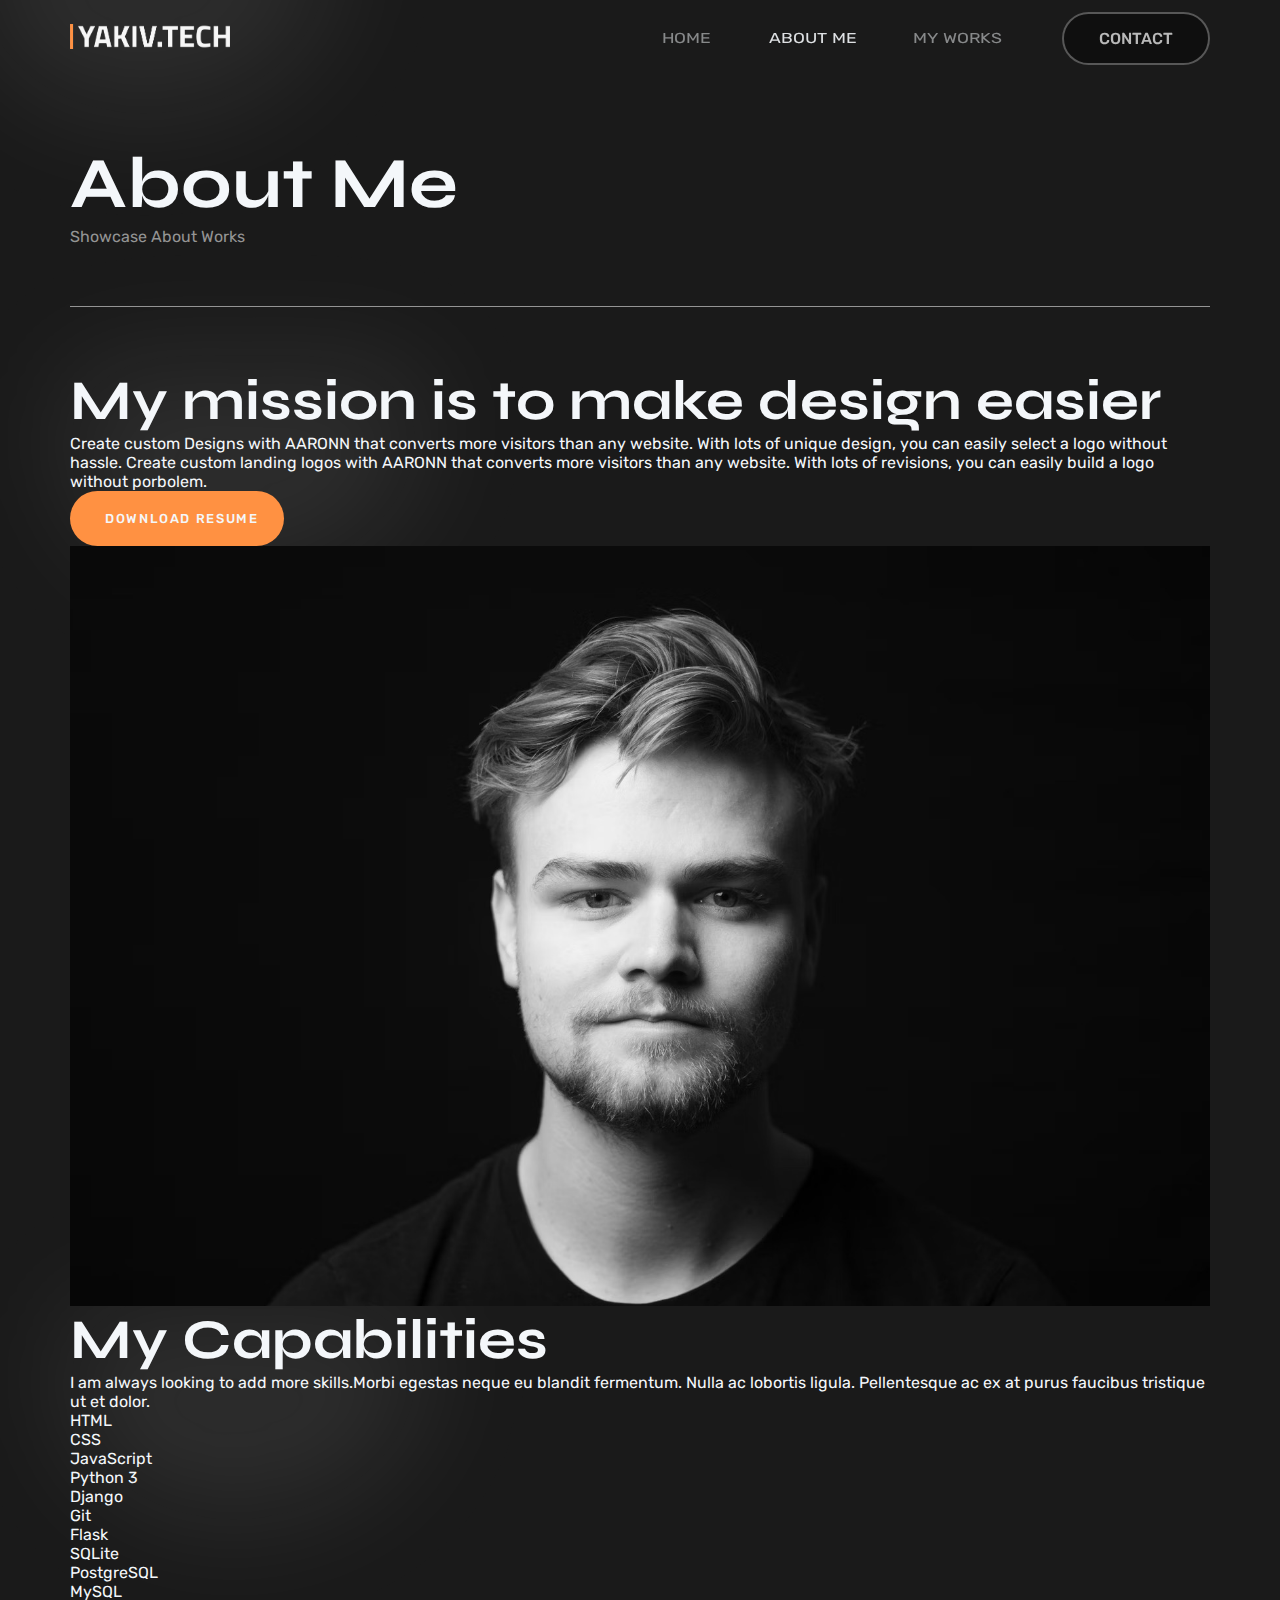
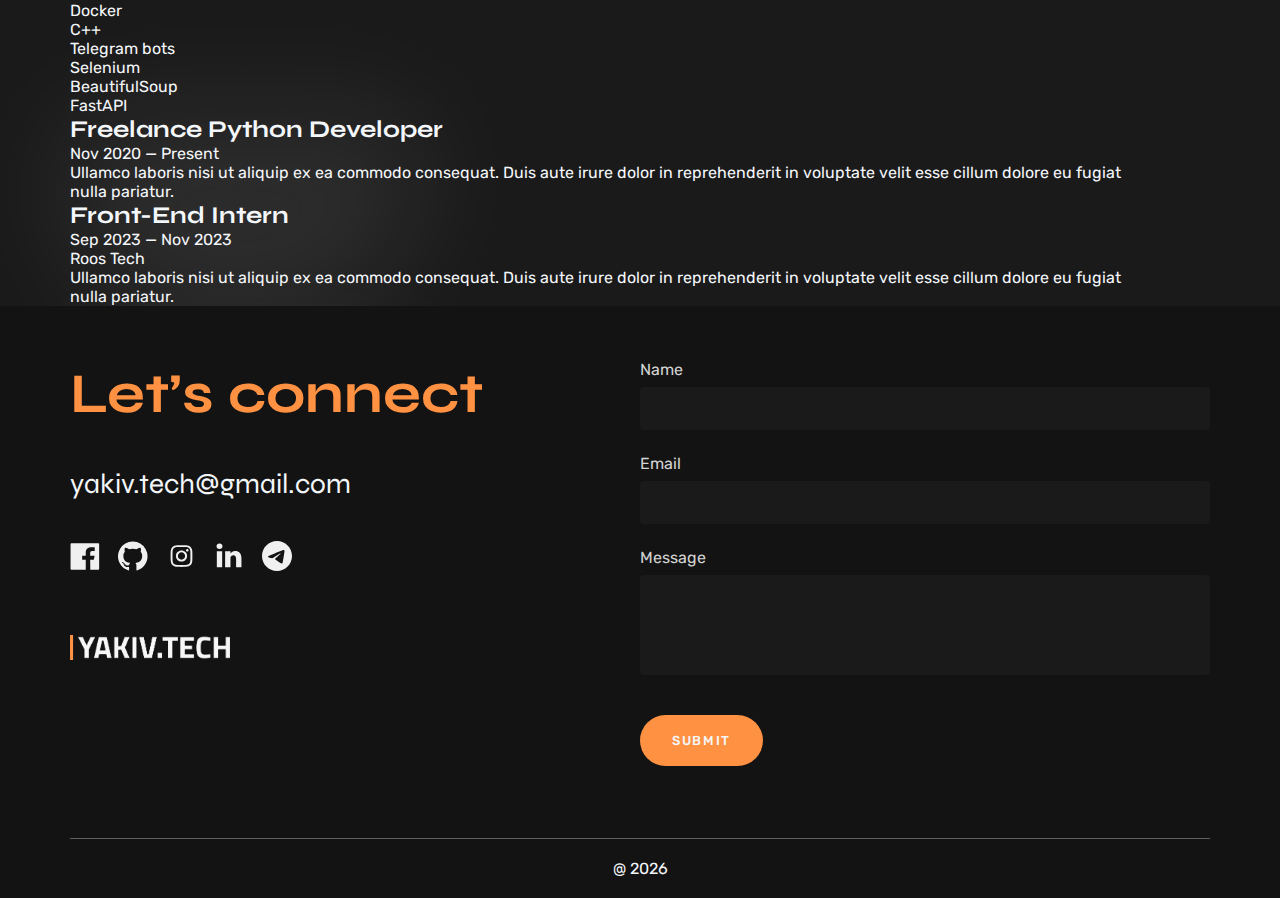
==== aboutme.html @ 5de592f9 "update aboutme" ====
<!DOCTYPE html>
<html lang="en">

<head>
  <meta charset="UTF-8">
  <meta name="viewport" content="width=device-width, initial-scale=1.0">
  <title>Home - Yakiv Protsenko</title>
  <link rel="stylesheet" href="./base.css">
  <link rel="stylesheet" href="./aboutme.css">
</head>

<body>
  <header class="header">
    <div class="container">
      <a href="./index.html"><img class="logo" src="./img/icons/logo.png" alt="My logo"></a>
      <nav>
        <ul>
          <li><a href="./index.html">Home</a></li>
          <li class="active"><a href="./aboutme.html">About me</a></li>
          <li><a href="./works.html">My works</a></li>
        </ul>
        <a class="btn-contacts" href="#contacts-block">CONTACT</a>
      </nav>
      <div class="burger">
        <span></span>
      </div>
    </div>
  </header>
  <main>
    <section class="title-section">
      <div class="container">
        <h1>About Me</h1>
        <p class="subtitle">Showcase About Works</p>
      </div>
    </section>
    <section class="short-desc">
      <div class="container">
        <h2>My mission is to make design easier</h2>
        <div class="text text-right">
          <p>
            Create custom Designs with AARONN that converts more visitors than any website. With lots of unique design,
            you can easily select a logo without hassle. Create custom landing logos with AARONN that converts more
            visitors than any website. With lots of revisions, you can easily build a logo without porbolem.
          </p>
        </div>
        <a class="btn btn-download" href="./resume.pdf" download>DOWNLOAD RESUME</a>
        <img src="./img/profile-2.jpg" alt="Profile photo">
      </div>
    </section>
    <section class="capabilities">
      <div class="container">
        <h2>My Capabilities</h2>
        <div class="text text-right">
          <p>I am always looking to add more skills.Morbi egestas neque eu blandit fermentum. Nulla ac lobortis ligula.
            Pellentesque ac ex at purus faucibus tristique ut et dolor.</p>
          <ul class="items">
            <li>HTML</li>
            <li>CSS</li>
            <li>JavaScript</li>
            <li>Python 3</li>
            <li>Django</li>
            <li>Git</li>
            <li>Flask</li>
            <li>SQLite</li>
            <li>PostgreSQL</li>
            <li>MySQL</li>
            <li>Docker</li>
            <li>C++</li>
            <li>Telegram bots</li>
            <li>Selenium</li>
            <li>BeautifulSoup</li>
            <li>FastAPI</li>
          </ul>
        </div>
      </div>
    </section>
    <section class="experience">
      <div class="container">
        <h2></h2>
        <div class="jobs">
          <div class="job">
            <div class="title-sect">
              <h4>Freelance Python Developer</h4>
              <span>Nov 2020 — Present</span>
            </div>
            <div class="desc-exp">
              <p>Ullamco laboris nisi ut aliquip ex ea commodo consequat. Duis aute irure dolor in reprehenderit in
                voluptate velit esse cillum dolore eu fugiat nulla pariatur.</p>
            </div>
          </div>
          <div class="job">
            <div class="title-sect">
              <h4>Front-End Intern</h4>
              <span>Sep 2023 — Nov 2023</span>
            </div>
            <p class="employer">Roos Tech</p>
            <p>Ullamco laboris nisi ut aliquip ex ea commodo consequat. Duis aute irure dolor in reprehenderit in
              voluptate velit esse cillum dolore eu fugiat nulla pariatur.</p>
          </div>
        </div>
      </div>
    </section>
  </main>
  <footer class="footer" id="contacts-block">
    <div class="container">
      <div class="contacts">
        <h2>Let’s connect</h2>
        <a href="mailto:yakiv.tech@gmail.com">
          <p class="email">yakiv.tech@gmail.com
        </a></p>
        <ul class="socials">
          <li><a class="icon facebook" href="https://facebook.com"></a></li>
          <li><a class="icon github" href="https://github.com"></a></li>
          <li><a class="icon instagram" href="https://instagram.com"></a></li>
          <li><a class="icon linkedin" href="https://linkedin.com"></a></li>
          <li><a class="icon telegram" href="https://telegram.com"></a></li>
        </ul>
        <img class="logo" src="./img/icons/logo.png" alt="My logo">
      </div>
      <div class="contact-form">
        <form action="https://api.web3forms.com/submit" id="contact-form" method="POST">
          <input type="hidden" name="access_key" value="4fd38678-c326-4b6e-98db-bea108e909bd">
          <label for="name">Name</label>
          <input type="text" name="name" id="name" required>
          <label for="email">Email</label>
          <input type="email" name="email" id="email" required>
          <label for="message">Message</label>
          <textarea name="message" id="message" rows="4" required></textarea>
          <!-- Custom Confirmation / Success Page -->
          <!-- <input type="hidden" name="redirect" value="https://mywebsite.com/thanks.html"> -->
          <button class="btn btn-submit" type="submit" id="btn-form">Submit</button>
        </form>
        <div id="result-form"></div>
      </div>
      <div class="copyright">
        <p>@ <span id="copyright-year"></span></p>
      </div>
    </div>
  </footer>
  <script src="./scripts.js"></script>
</body>

</html>
---- base.css ----
@import url('https://fonts.googleapis.com/css2?family=Syne:wght@400..800&display=swap');
@import url('https://fonts.googleapis.com/css2?family=Rubik:ital,wght@0,300..900;1,300..900&display=swap');

/* RESET */
html {
  scroll-behavior: smooth;
}

/* 1. Use a more-intuitive box-sizing model */
*,
*::before,
*::after {
  box-sizing: border-box;
}

/* 2. Remove default margin */
* {
  margin: 0;
}

body {
  /* 3. Add accessible line-height 
line-height: 1.5;*/
  /* 4. Improve text rendering */
  -webkit-font-smoothing: antialiased;
}

/* 5. Improve media defaults */
img,
picture,
video,
canvas,
svg {
  display: block;
  max-width: 100%;
}

/* 6. Inherit fonts for form controls */
input,
button,
textarea,
select {
  font: inherit;
}

/* 7. Avoid text overflows */
p,
h1,
h2,
h3,
h4,
h5,
h6 {
  overflow-wrap: break-word;
}

/* 8. Improve line wrapping */
p {
  text-wrap: pretty;
}

h1,
h2,
h3,
h4,
h5,
h6 {
  text-wrap: balance;
}

a {
  text-decoration: none;
  color: inherit;
}

button {
  border: none;
  cursor: pointer;
}

button:disabled,
input[type="submit"]:disabled {
  opacity: 0.7;
  cursor: not-allowed;
}

ul {
  padding-left: 0;
}

li {
  list-style-type: none;
}

/* general */
body {
  font-family: "Rubik", serif;
  background-color: #1A1A1A;
  color: #F4F7FA;
}

body.no-scroll {
  overflow: hidden;
}

h1,
h2,
h3,
h4,
h5,
h6 {
  font-family: "Syne", serif;
}

h1 {
  font-size: 4.5rem;
}

h2 {
  font-size: 3.5rem;
}

h4 {
  font-size: 1.5rem;
}

h1::before,
h2::before {
  content: '';
  position: absolute;
  width: 22rem;
  height: 13rem;
  background: radial-gradient(circle, rgba(255, 255, 255, 0.08), rgba(255, 255, 255, 0.1));
  border-radius: 40px 40px 180px 150px;
  z-index: -1;
  filter: blur(60px);
}

.container {
  max-width: 1140px;
  margin: 0 auto;
}

@media screen and (max-width: 1200px) {
  .container {
    max-width: 960px;
  }
}

@media screen and (max-width: 992px) {
  .container {
    max-width: 720px;
  }
}

@media screen and (max-width: 768px) {
  .container {
    max-width: 540px;
  }
}

@media screen and (max-width: 576px) {
  .container {
    max-width: 95%;
  }

  h1 {
    font-size: 3.5rem;
  }

  h2 {
    font-size: 2.6rem;
  }
}

.btn {
  border-radius: 32.5px;
  padding: 15px 35px;
}

.btn img {
  display: inline;
  width: 18px;
}

.btn {
  display: inline-flex;
  gap: 10px;
  align-items: center;
  background: #FF9142;
  color: #F4F7FA;
  text-align: center;
  font-size: 13px;
  font-weight: 500;
  line-height: normal;
  letter-spacing: 1.625px;
  text-transform: uppercase;
  padding: 20px 26px 20px 35px;
  transition: all 0.2s ease-in-out;
}

@media screen and (hover: hover) {

  .btn:hover,
  button:hover {
    transform: translateY(-4px)
  }
}

/* header */
.header {
  position: fixed;
  top: 0;
  z-index: 1000;
  padding: 12px 0;
  width: 100%;
  transition: background 0.3s ease-in-out, backdrop-filter 0.1s ease-in-out;
}

.header.scrolled {
  background: linear-gradient(rgba(0, 0, 0, 0.2), rgb(255, 255, 255, 0.01));
  backdrop-filter: blur(7px);
  -webkit-backdrop-filter: blur(7px);
}

.header .container {
  display: flex;
  flex-direction: row;
  justify-content: space-between;
  align-items: center;
}

.header .logo {
  display: inline-block;
  width: 10rem;
}

.header nav {
  display: inline-flex;
  justify-content: space-around;
  align-items: center;
  gap: 4em;
}

.header nav ul {
  display: flex;
  justify-content: space-between;
  gap: 4em;
}

.header nav li {
  font-size: 16px;
  text-transform: uppercase;
  opacity: 0.5;
  transform: scale(1.1, 0.9);
}

.header nav li.active {
  opacity: 0.9;
  pointer-events: none;
  cursor: default;
}

.header nav li:hover {
  opacity: 0.9;
}

.header .btn-contacts {
  border-radius: 30px;
  font-weight: 500;
  font-size: 16px;
  text-transform: uppercase;
  color: #b8b8b8;
  background: rgba(3, 3, 4, 0.5);
  border: 2px solid rgba(255, 255, 255, 0.3);
  padding: 15px 35px;
}

.header .btn-contacts:hover {
  color: #ffffff;
  background: rgb(39 39 45 / 50%);
}

.header .btn span {
  transform: scale(1.1, 0.9);
}

.header .burger {
  display: none;
}

@media screen and (max-width: 768px) {
  .header .container {
    max-width: 95%;
  }

  .header nav {
    display: none;
  }

  .header nav.open {
    display: flex;
    justify-content: start;
    align-items: center;
    flex-direction: column;
    position: fixed;
    height: 100vh;
    width: 100%;
    top: 0;
    bottom: 0;
    left: 0;
    right: 0;
    z-index: 50;
    overflow-y: auto;
    padding: 50px 40px;
    background-color: #1a1a1a;
    animation: burgerAnimation 0.3s;
  }

  .header nav ul {
    flex-direction: column;
    text-align: center;
  }

  @keyframes burgerAnimation {
    from {
      opacity: 0
    }

    to {
      opacity: 1
    }
  }

  .header .burger {
    display: flex;
    position: relative;
    z-index: 50;
    align-items: center;
    justify-content: flex-end;
    width: 26px;
    height: 18px;
    cursor: pointer;
    margin-right: 10px;
  }

  .header .burger span {
    height: 2px;
    width: 100%;
    transform: scale(1);
    background-color: #F4F7FA;
  }

  .header .burger::before,
  .header .burger::after {
    content: "";
    position: absolute;
    width: 100%;
    height: 2px;
    background-color: #F4F7FA;
    transition: all 0.3s ease;
  }

  .header .burger::before {
    top: 0;
  }

  .header .burger::after {
    bottom: 0;
  }

  .header .burger.active span {
    transform: scale(0);
  }

  .header .burger.active::before {
    top: 50%;
    transform: rotate(-45deg) translate(0, -100%);
  }

  .header .burger.active::after {
    bottom: 50%;
    transform: rotate(45deg) translate(0, 0);
  }
}

/* title-section */

.title-section {
  padding-top: 140px;
  padding-bottom: 60px;
  overflow-x: hidden;
}

.title-section .container {
  padding-bottom: 60px;
  border-bottom: 1px solid #949494;
}

.title-section .subtitle {
  color: #949494;
}

.title-section h1::before {
  top: -100px;
  left: -20px;
}

@media screen and (max-width: 768px) {
  .title-section {
    padding-top: 80px;
    padding-bottom: 30px;
  }

  .title-section .container {
    padding-bottom: 30px;
  }
}

/* footer */
.footer {
  background-color: #131313;
  scroll-behavior: smooth;
}

.footer .container {
  display: flex;
  flex-wrap: wrap;
  justify-content: space-between;
  padding-top: 54px;
  padding-bottom: 20px;
}

.footer .contacts {
  flex: 1;
}

.footer .contacts h2 {
  color: #FF9142;
  margin-bottom: 40px;
}

.footer .contacts .email {
  display: inline-block;
  font-family: 'Syne', sans-serif;
  font-size: 28px;
  margin-bottom: 40px;
}

@media screen and (max-width: 576px) {
  .footer .contacts .email {
    font-size: 22px;
  }
}

.footer .contacts .socials {
  display: flex;
  column-gap: 18px;
  margin-bottom: 60px;
}

.footer .contacts .socials .facebook {
  -webkit-mask: url("./img/icons/facebook.svg") no-repeat center;
  mask: url("./img/icons/facebook.svg") no-repeat center;
}

.footer .contacts .socials .telegram {
  -webkit-mask: url("./img/icons/telegram.svg") no-repeat center;
  mask: url("./img/icons/telegram.svg") no-repeat center;
}

.footer .contacts .socials .linkedin {
  -webkit-mask: url("./img/icons/linkedin.svg") no-repeat center;
  mask: url("./img/icons/linkedin.svg") no-repeat center;
}

.footer .contacts .socials .github {
  -webkit-mask: url("./img/icons/github.svg") no-repeat center;
  mask: url("./img/icons/github.svg") no-repeat center;
}

.footer .contacts .socials .instagram {
  -webkit-mask: url("./img/icons/instagram.svg") no-repeat center;
  mask: url("./img/icons/instagram.svg") no-repeat center;
}

.footer .contacts .socials .twitter {
  -webkit-mask: url("./img/icons/twitter.svg") no-repeat center;
  mask: url("./img/icons/twitter.svg") no-repeat center;
}

.footer .contacts .socials .icon {
  display: inline-block;
  transition: transform 0.15s ease-in-out;
  width: 30px;
  height: 30px;
  background-color: #F0F0F0;
  mask-size: contain;
  -webkit-mask-size: contain;
}

@media screen and (hover: hover) {
  .footer .contacts .socials .icon:hover {
    transform: translateY(-4px);
    background-color: #FF9142;
  }
}

@media screen and (hover: none) {
  .footer .contacts .socials .icon {
    background-color: #FF9142;
  }
}

.footer .contact-form {
  flex: 1;
}

@media screen and (max-width: 768px) {

  .footer .contact-form,
  .footer .contacts {
    flex: 100%;
  }

  .footer .contacts h2::before {
    content: none;
  }
}

.footer .contact-form label,
.footer .contact-form input,
.footer .contact-form button,
.footer .contact-form textarea {
  display: block;
  color: #d3d3d3;
}

.footer .contact-form input,
.footer .contact-form textarea {
  width: 100%;
}

.footer .contact-form label {
  margin-bottom: 8px;
}

.footer .contact-form input {
  margin-bottom: 24px;
  padding: 12px 16px;
  border-radius: 4px;
  background: #1A1A1A;
  border: none;
}

.footer .contact-form textarea {
  margin-bottom: 40px;
  padding: 12px 16px;
  background: #1A1A1A;
  border-radius: 4px;
  border: none;
  resize: none;
}

.footer .contact-form input:focus-visible,
.footer .contact-form textarea:focus-visible {
  outline: 1px solid #3d3d3d;
}

.footer .contact-form button {
  background: #FF9142;
  color: #F4F7FA;
  text-align: center;
  font-size: 13px;
  font-weight: 500;
  line-height: normal;
  letter-spacing: 1.625px;
  text-transform: uppercase;
  padding: 18px 32px 18px 32px;
  text-align: center;
  transition: all 0.2s ease-in-out;
  position: relative;
}

@media screen and (max-width: 576px) {
  .footer .contact-form label {
    text-align: left;
  }

  .footer .contact-form {
    text-align: center;
  }

  .footer .contacts {
    text-align: center;
  }

  .footer .contacts .socials {
    justify-content: center;
  }

  .footer .contact-form button {
    display: inline-block;
  }
}

.footer .copyright {
  width: 100%;
  text-align: center;
  border-top: 1px solid #606060;
  padding-top: 20px;
}

.footer #result-form {
  min-height: 72px;
  opacity: 0;
  transition: opacity 0.5s ease-in-out 0.1s;
  padding: 30px 0 0 4px;
}

.footer #result-form.visible {
  opacity: 1;
}

.footer .logo {
  width: 10rem;
}

@media screen and (max-width: 768px) {
  .footer .logo {
    display: none;
  }
}
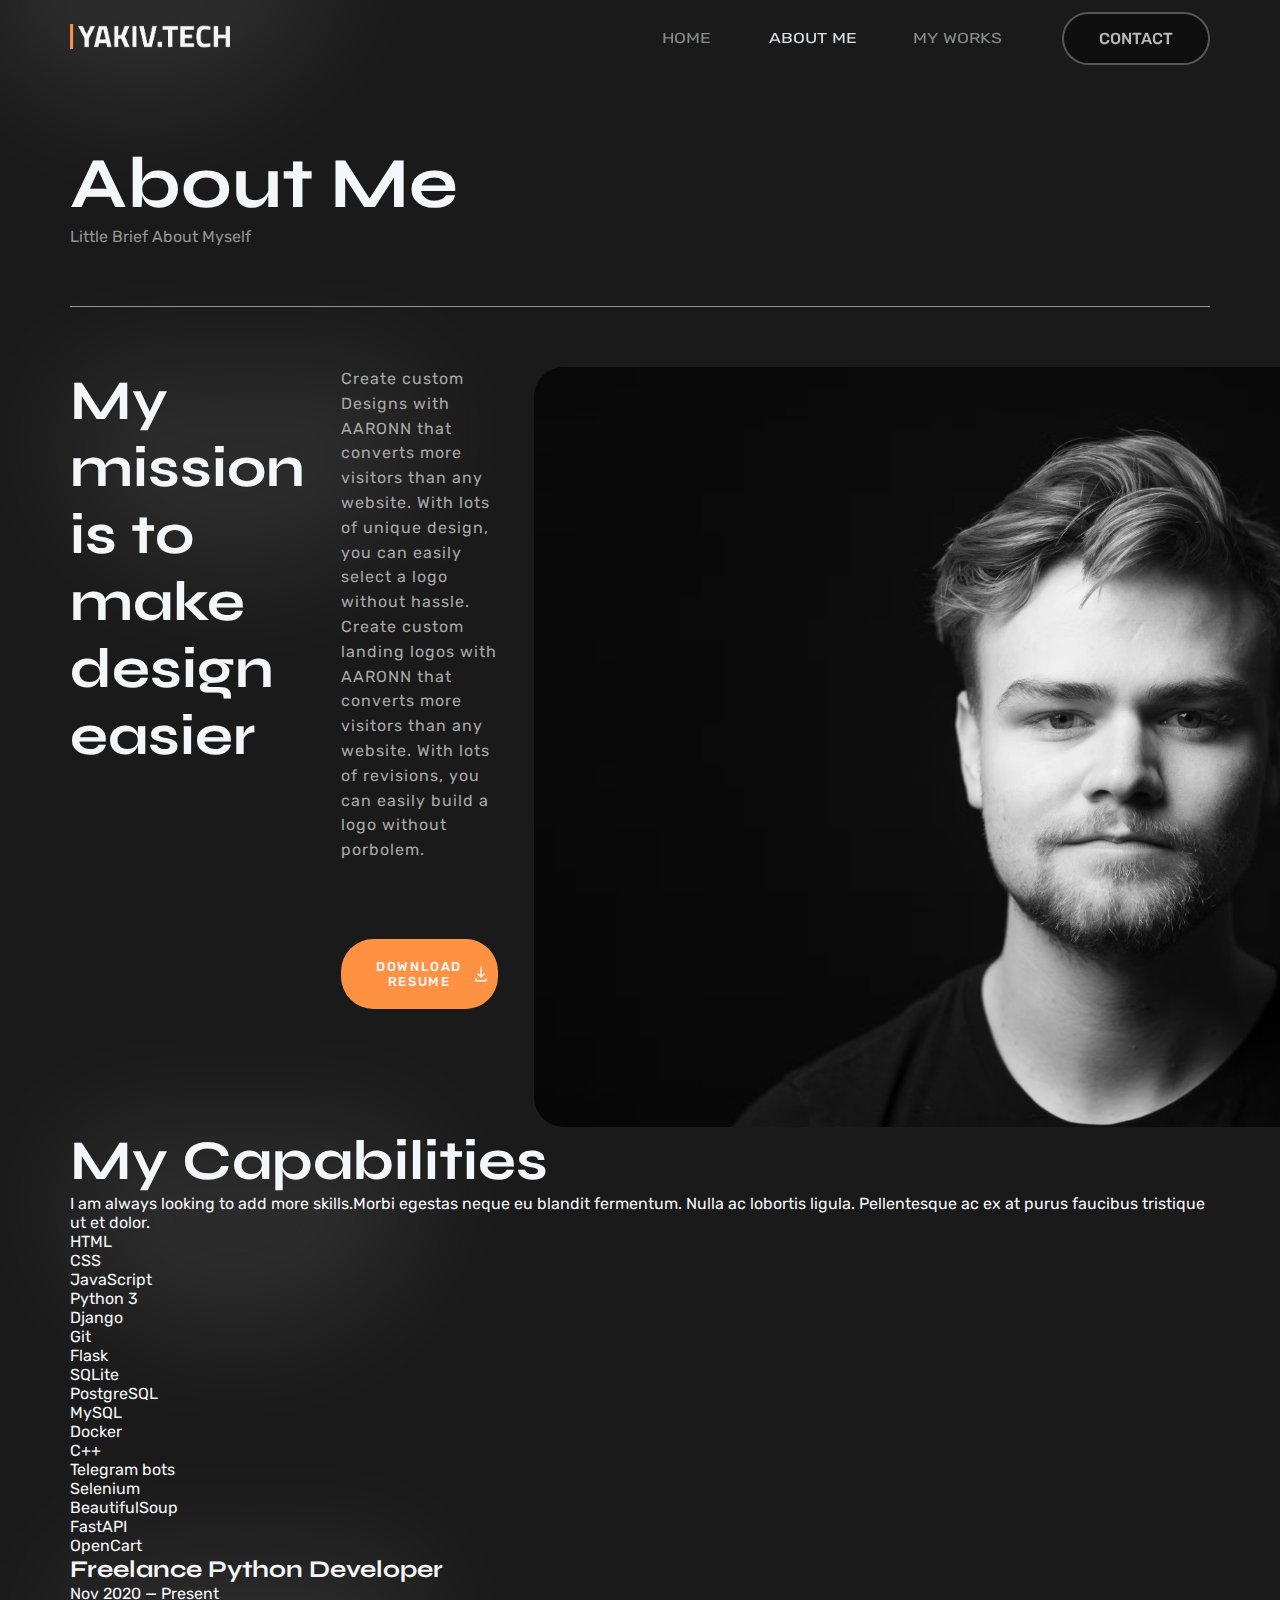
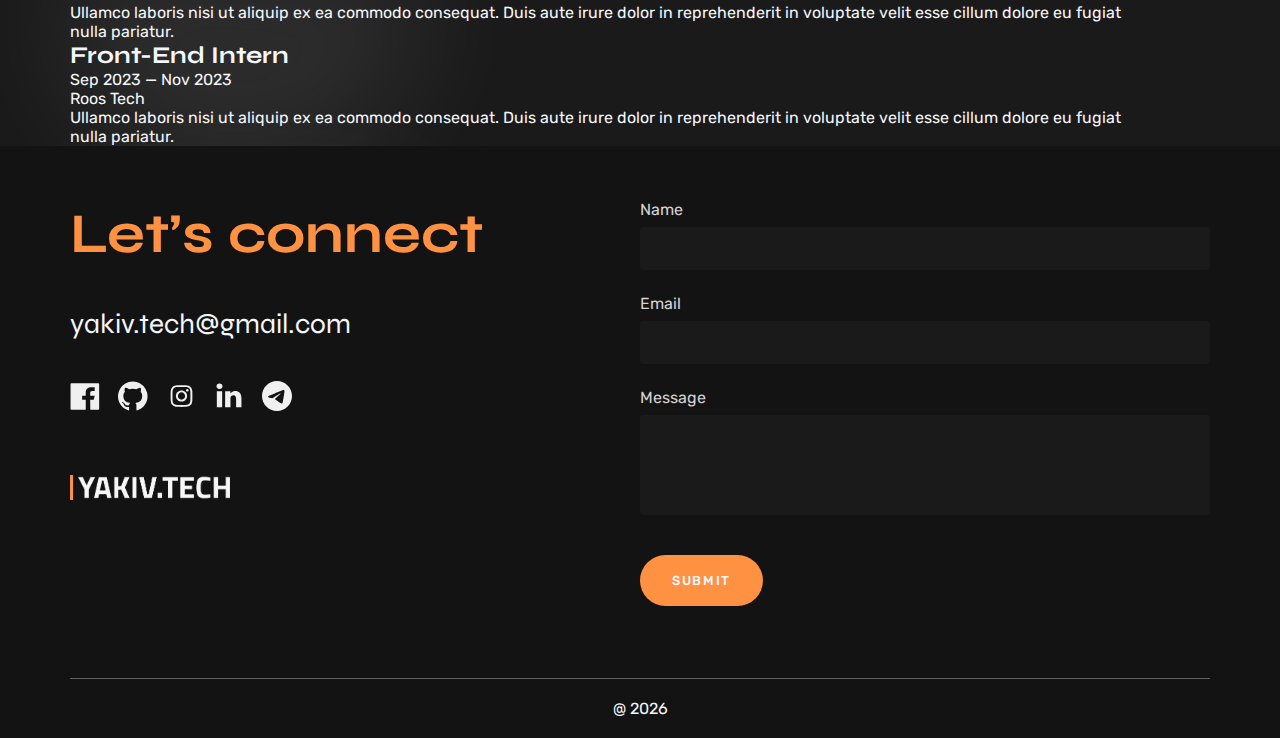
==== commit e158155a: "update aboutme" ====
--- a/aboutme.html
+++ b/aboutme.html
@@ -4,7 +4,7 @@
 <head>
   <meta charset="UTF-8">
   <meta name="viewport" content="width=device-width, initial-scale=1.0">
-  <title>Home - Yakiv Protsenko</title>
+  <title>About Me - Yakiv Protsenko</title>
   <link rel="stylesheet" href="./base.css">
   <link rel="stylesheet" href="./aboutme.css">
 </head>
@@ -30,7 +30,7 @@
     <section class="title-section">
       <div class="container">
         <h1>About Me</h1>
-        <p class="subtitle">Showcase About Works</p>
+        <p class="subtitle">Little Brief About Myself</p>
       </div>
     </section>
     <section class="short-desc">
@@ -42,9 +42,9 @@
             you can easily select a logo without hassle. Create custom landing logos with AARONN that converts more
             visitors than any website. With lots of revisions, you can easily build a logo without porbolem.
           </p>
+          <a class="btn btn-download" href="./resume.pdf" download>DOWNLOAD RESUME<img src="./img/icons/download.svg" alt=""></a>
         </div>
-        <a class="btn btn-download" href="./resume.pdf" download>DOWNLOAD RESUME</a>
-        <img src="./img/profile-2.jpg" alt="Profile photo">
+        <img class="profile-img" src="./img/profile-2.jpg" alt="Profile photo">
       </div>
     </section>
     <section class="capabilities">
@@ -70,6 +70,7 @@
             <li>Selenium</li>
             <li>BeautifulSoup</li>
             <li>FastAPI</li>
+            <li>OpenCart</li>
           </ul>
         </div>
       </div>
--- a/aboutme.css
+++ b/aboutme.css
@@ -0,0 +1,21 @@
+.short-desc .container {
+    display: flex;
+    justify-content: space-evenly;
+    column-gap: 36px;
+}
+
+.short-desc .text {
+    margin-bottom: 100px;
+}
+
+.short-desc .text p {
+    color: #A8A8A8;
+    font-size: 16px;
+    line-height: 155%;
+    letter-spacing: 1px;
+    margin-bottom: 76px;
+}
+
+.short-desc .container .profile-img {
+    border-radius: 30px;
+}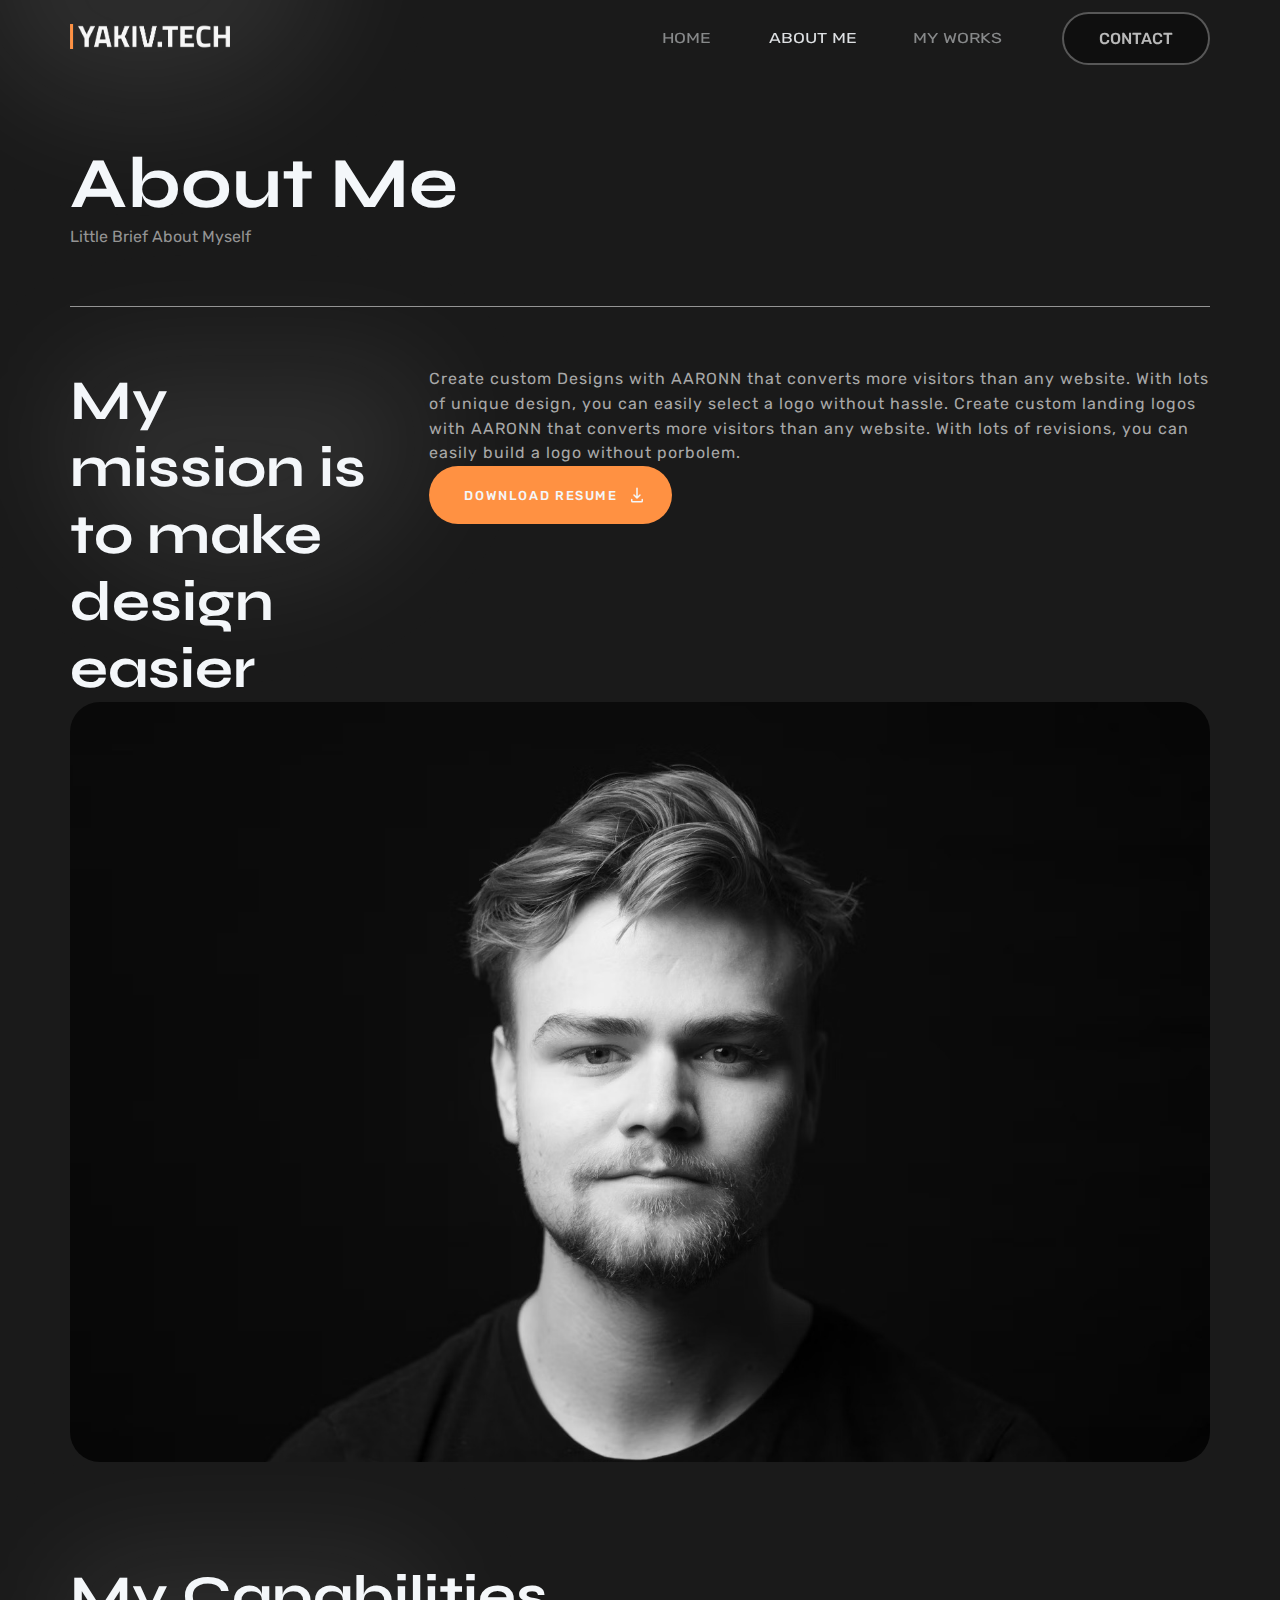
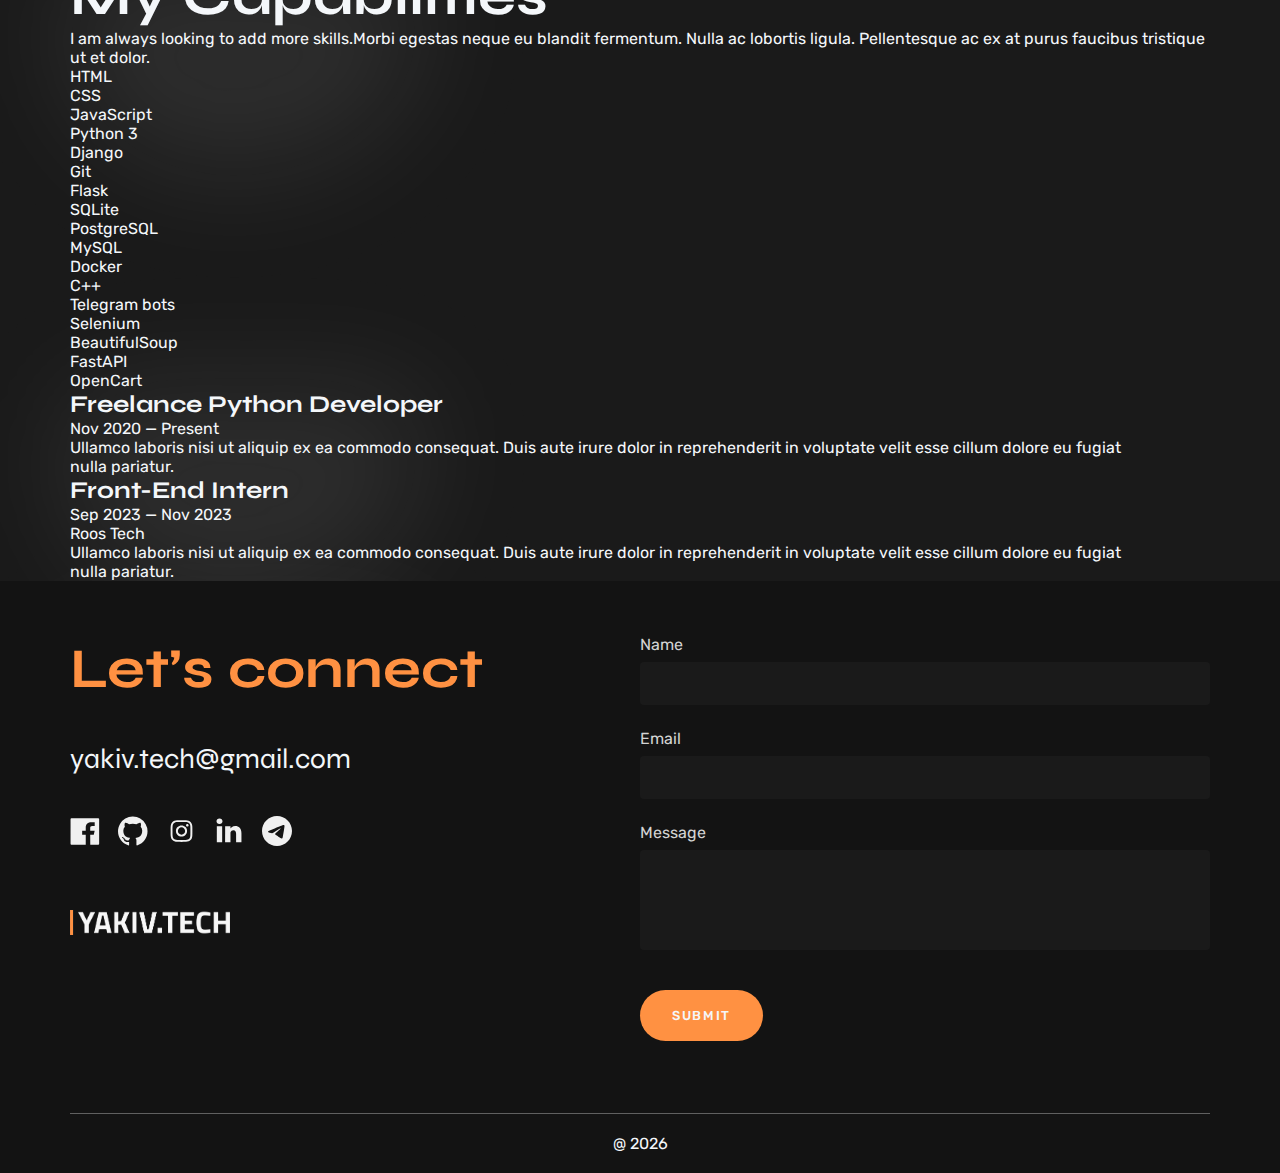
==== commit 958c8e5a: "update" ====
--- a/aboutme.html
+++ b/aboutme.html
@@ -35,14 +35,16 @@
     </section>
     <section class="short-desc">
       <div class="container">
-        <h2>My mission is to make design easier</h2>
-        <div class="text text-right">
-          <p>
-            Create custom Designs with AARONN that converts more visitors than any website. With lots of unique design,
-            you can easily select a logo without hassle. Create custom landing logos with AARONN that converts more
-            visitors than any website. With lots of revisions, you can easily build a logo without porbolem.
-          </p>
-          <a class="btn btn-download" href="./resume.pdf" download>DOWNLOAD RESUME<img src="./img/icons/download.svg" alt=""></a>
+        <div class="subdesc">
+          <h2>My mission is to make design easier</h2>
+          <div class="text text-right">
+            <p>
+              Create custom Designs with AARONN that converts more visitors than any website. With lots of unique design,
+              you can easily select a logo without hassle. Create custom landing logos with AARONN that converts more
+              visitors than any website. With lots of revisions, you can easily build a logo without porbolem.
+            </p>
+            <a class="btn btn-download" href="./resume.pdf" download>DOWNLOAD RESUME<img src="./img/icons/download.svg" alt=""></a>
+          </div>
         </div>
         <img class="profile-img" src="./img/profile-2.jpg" alt="Profile photo">
       </div>
--- a/aboutme.css
+++ b/aboutme.css
@@ -1,4 +1,8 @@
-.short-desc .container {
+.short-desc {
+    margin-bottom: 100px;
+}
+
+.short-desc .subdesc {
     display: flex;
     justify-content: space-evenly;
     column-gap: 36px;
@@ -13,7 +17,6 @@
     font-size: 16px;
     line-height: 155%;
     letter-spacing: 1px;
-    margin-bottom: 76px;
 }
 
 .short-desc .container .profile-img {
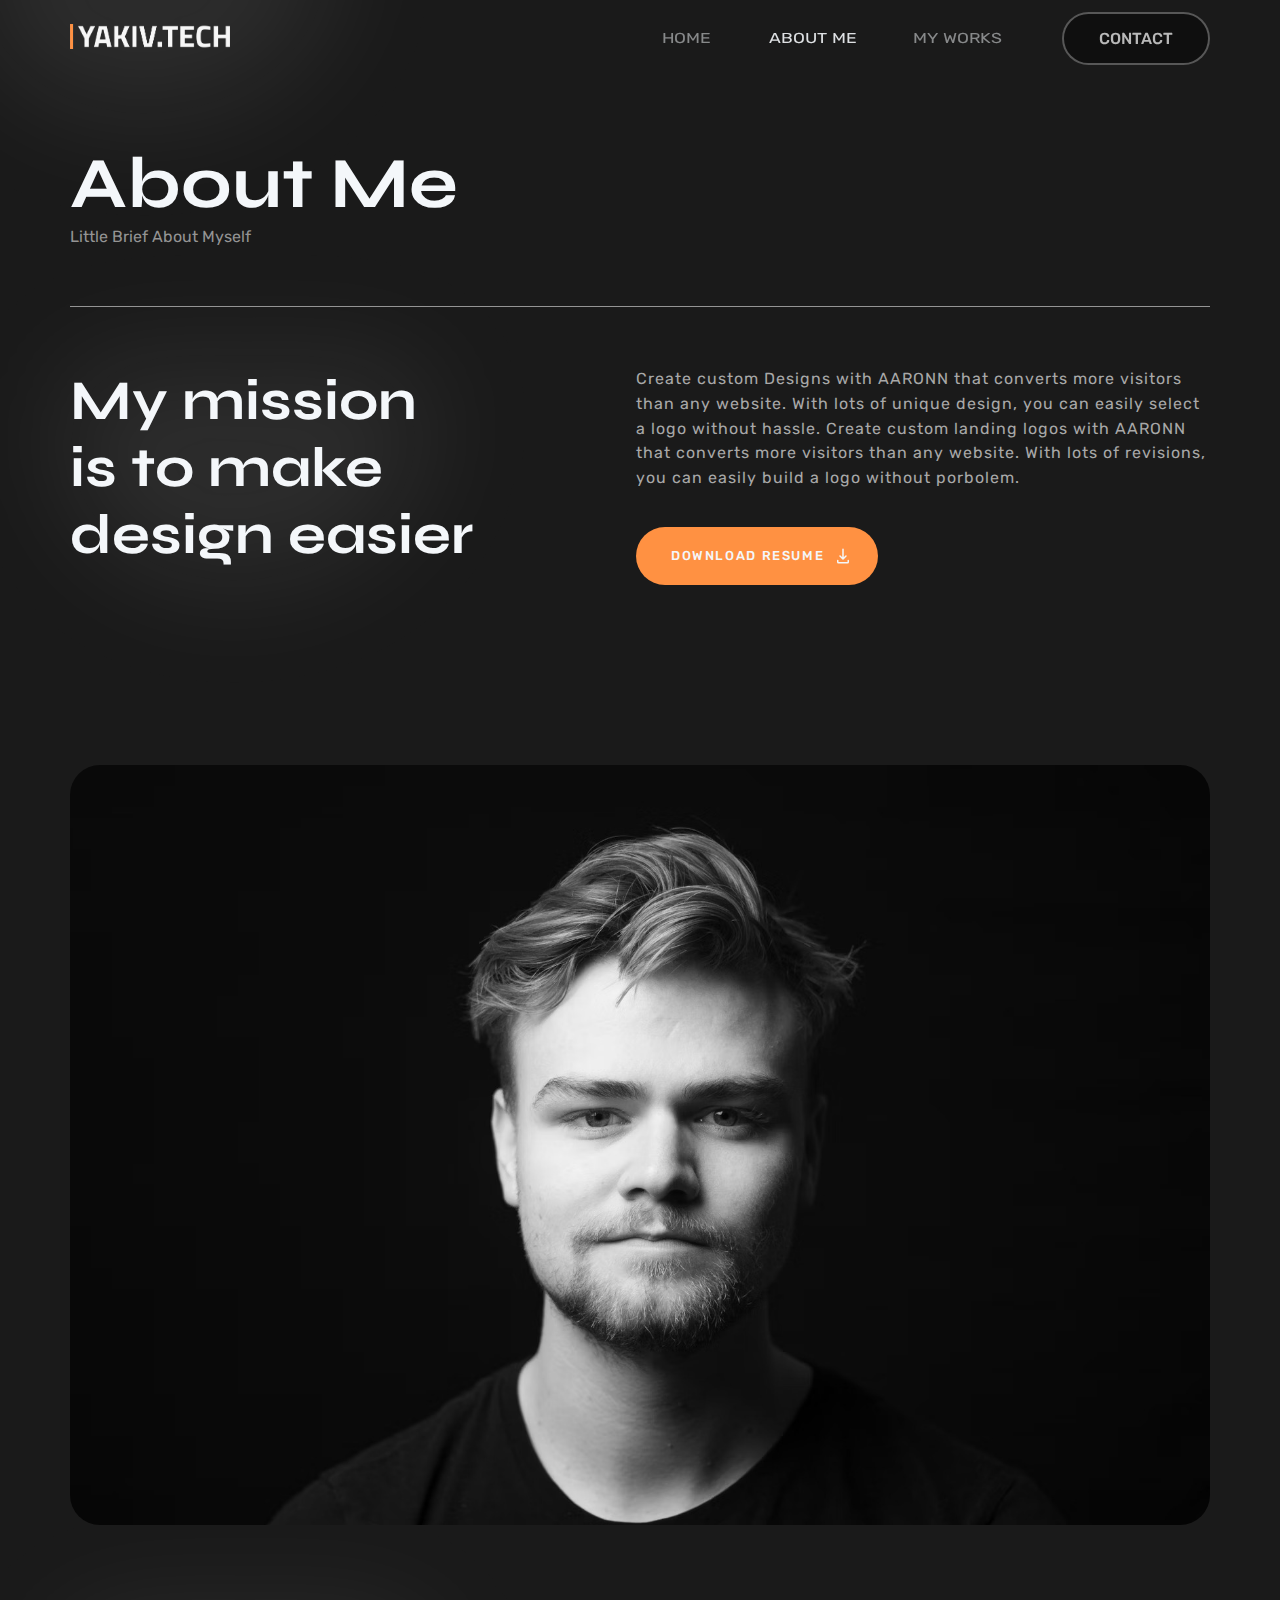
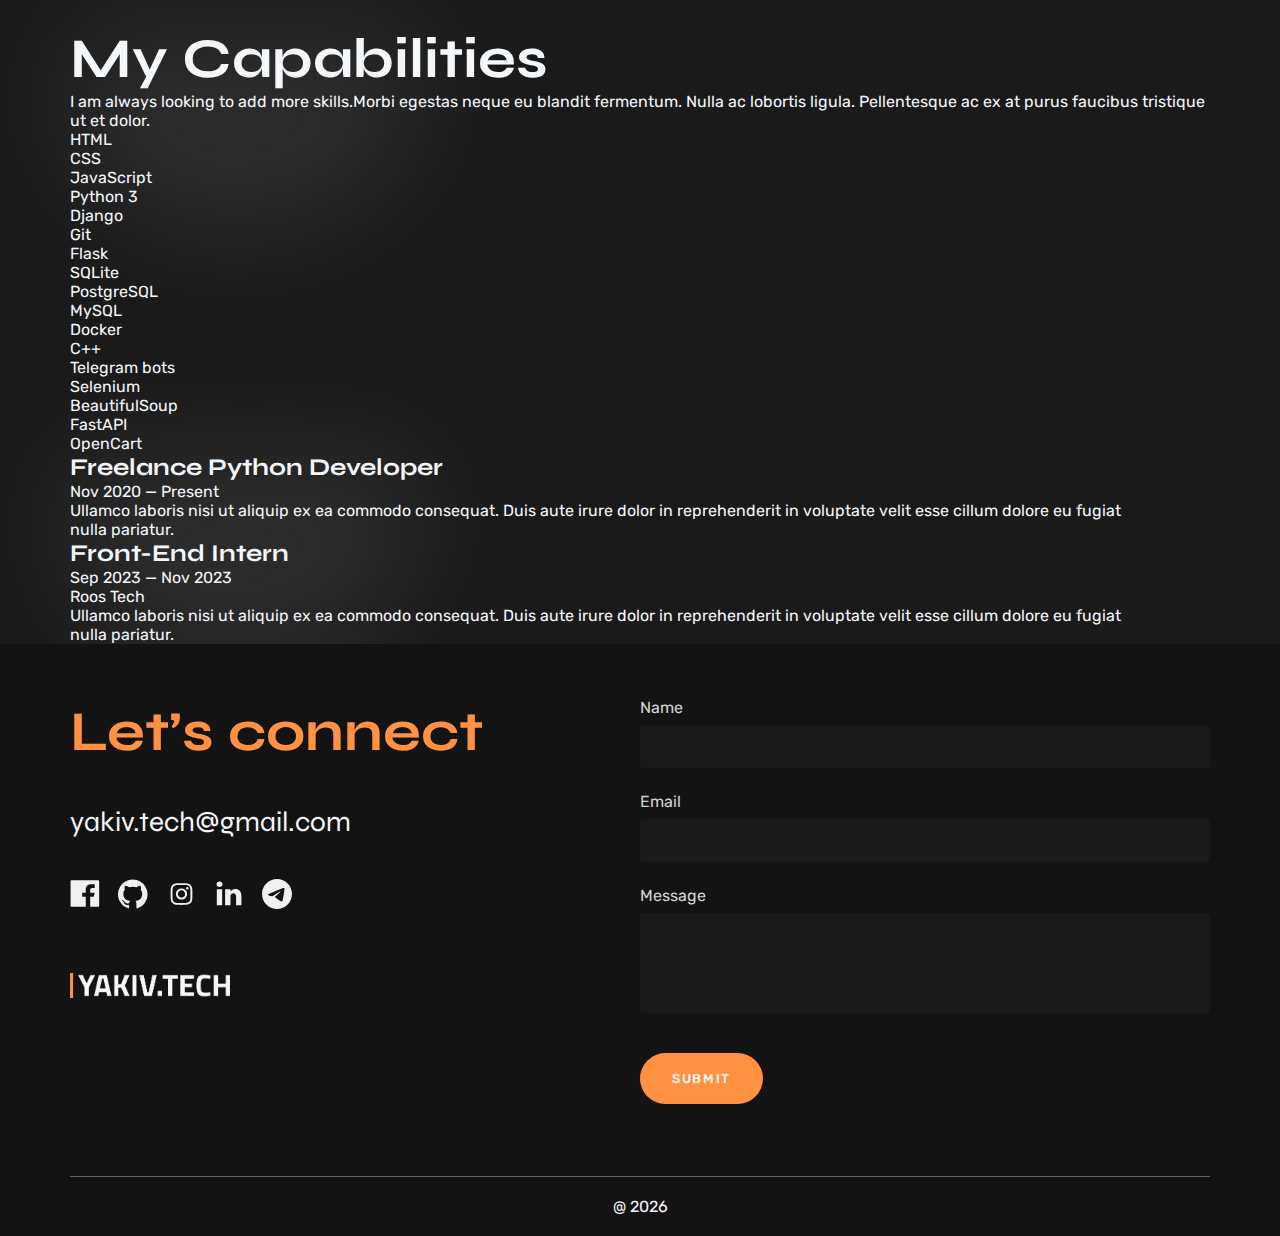
==== commit 8f04c9dd: "update path" ====
--- a/aboutme.html
+++ b/aboutme.html
@@ -43,7 +43,7 @@
               you can easily select a logo without hassle. Create custom landing logos with AARONN that converts more
               visitors than any website. With lots of revisions, you can easily build a logo without porbolem.
             </p>
-            <a class="btn btn-download" href="./resume.pdf" download>DOWNLOAD RESUME<img src="./img/icons/download.svg" alt=""></a>
+            <a class="btn btn-download" href="./files/resume.pdf" download>DOWNLOAD RESUME<img src="./img/icons/download.svg" alt=""></a>
           </div>
         </div>
         <img class="profile-img" src="./img/profile-2.jpg" alt="Profile photo">
--- a/base.css
+++ b/base.css
@@ -171,16 +171,6 @@
   h2 {
     font-size: 2.6rem;
   }
-}
-
-.btn {
-  border-radius: 32.5px;
-  padding: 15px 35px;
-}
-
-.btn img {
-  display: inline;
-  width: 18px;
 }
 
 .btn {
@@ -197,6 +187,12 @@
   text-transform: uppercase;
   padding: 20px 26px 20px 35px;
   transition: all 0.2s ease-in-out;
+  border-radius: 32.5px;
+}
+
+.btn img {
+  display: inline;
+  width: 18px;
 }
 
 @media screen and (hover: hover) {
--- a/aboutme.css
+++ b/aboutme.css
@@ -6,10 +6,16 @@
     display: flex;
     justify-content: space-evenly;
     column-gap: 36px;
+    margin-bottom: 80px;
 }
 
-.short-desc .text {
+.short-desc .subdesc .text {
+    flex: 1 1 52%;
     margin-bottom: 100px;
+}
+
+.short-desc .subdesc h2 {
+    flex: 1 1 48%;
 }
 
 .short-desc .text p {
@@ -17,8 +23,30 @@
     font-size: 16px;
     line-height: 155%;
     letter-spacing: 1px;
+    margin-bottom: 36px;
 }
 
 .short-desc .container .profile-img {
     border-radius: 30px;
+}
+
+@media screen and (max-width: 768px) {
+    .short-desc .subdesc {
+        flex-direction: column;
+    }
+
+    .short-desc .subdesc .text {
+        flex: 100%;
+
+    }
+
+    .short-desc .subdesc h2 {
+        flex: 100%;
+    }
+}
+
+@media screen and (max-width: 576px) {
+    .short-desc .short-desc {
+        text-align: center;
+    }
 }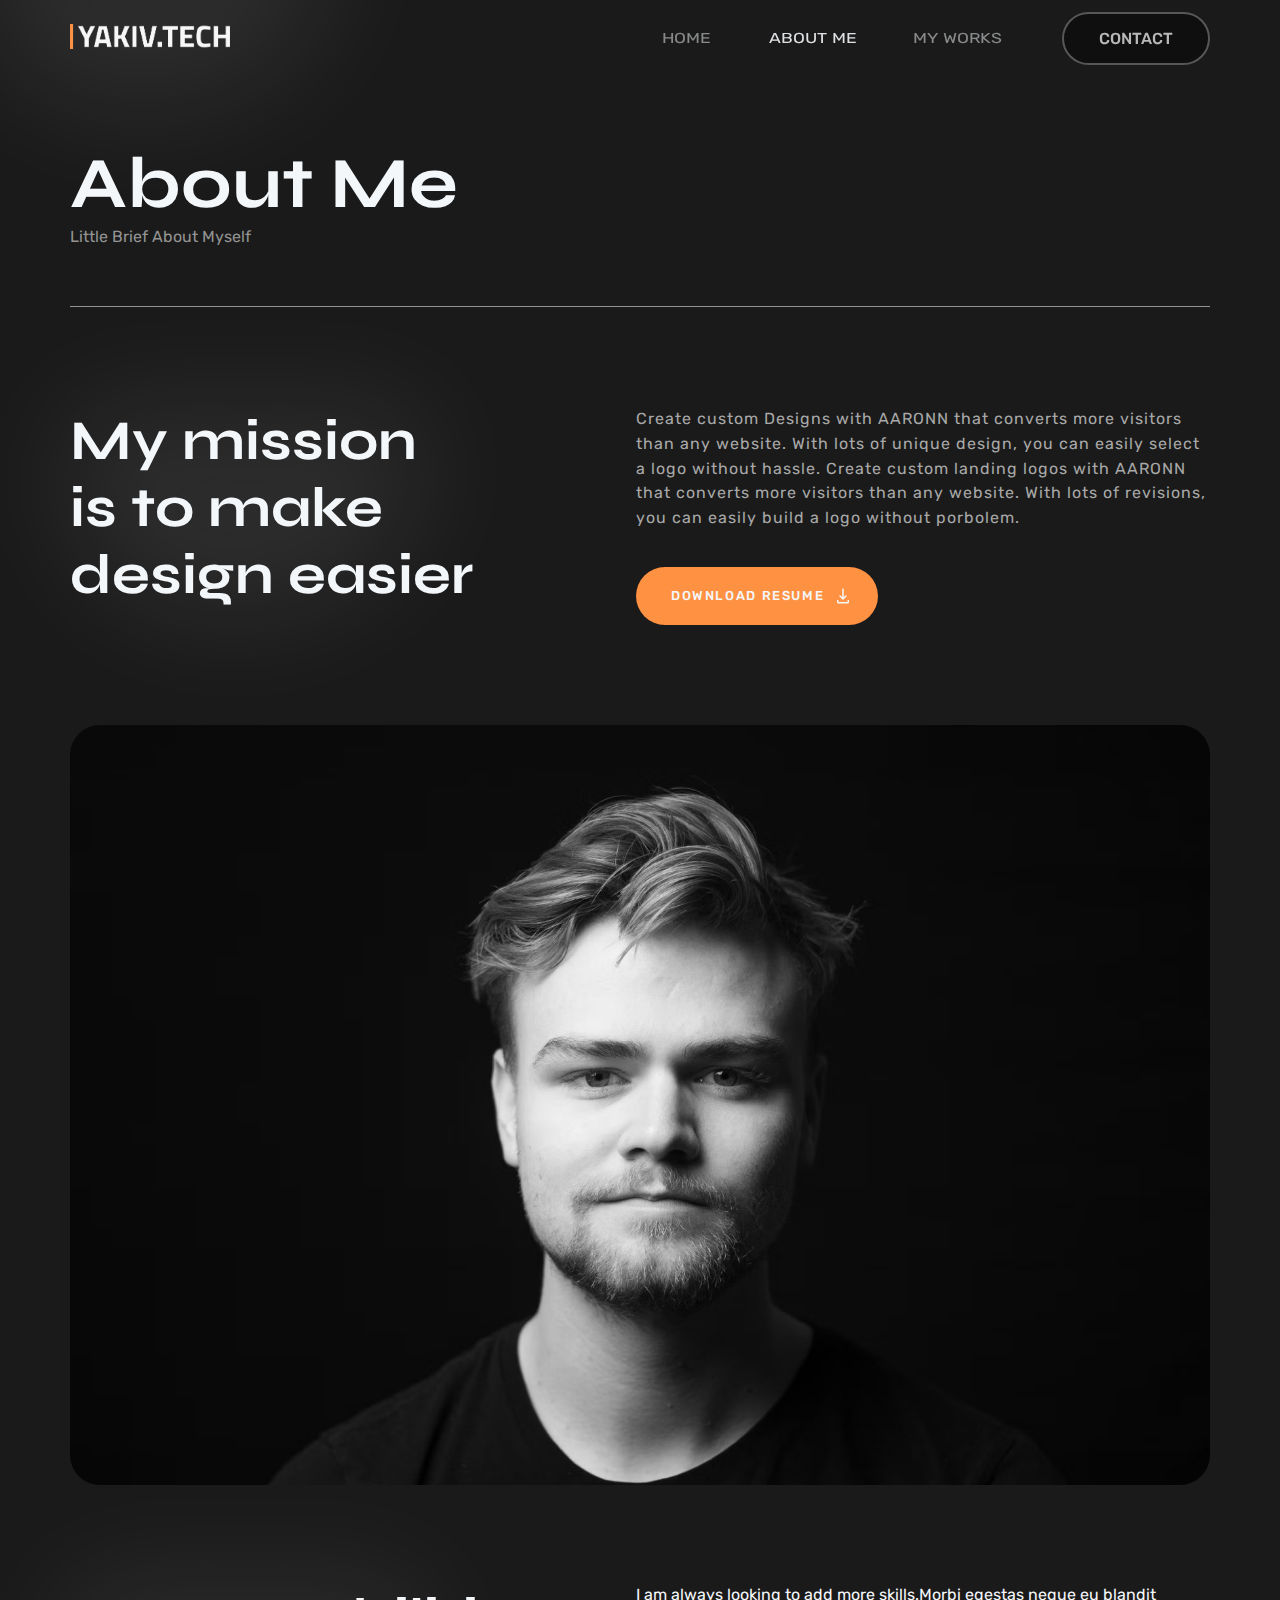
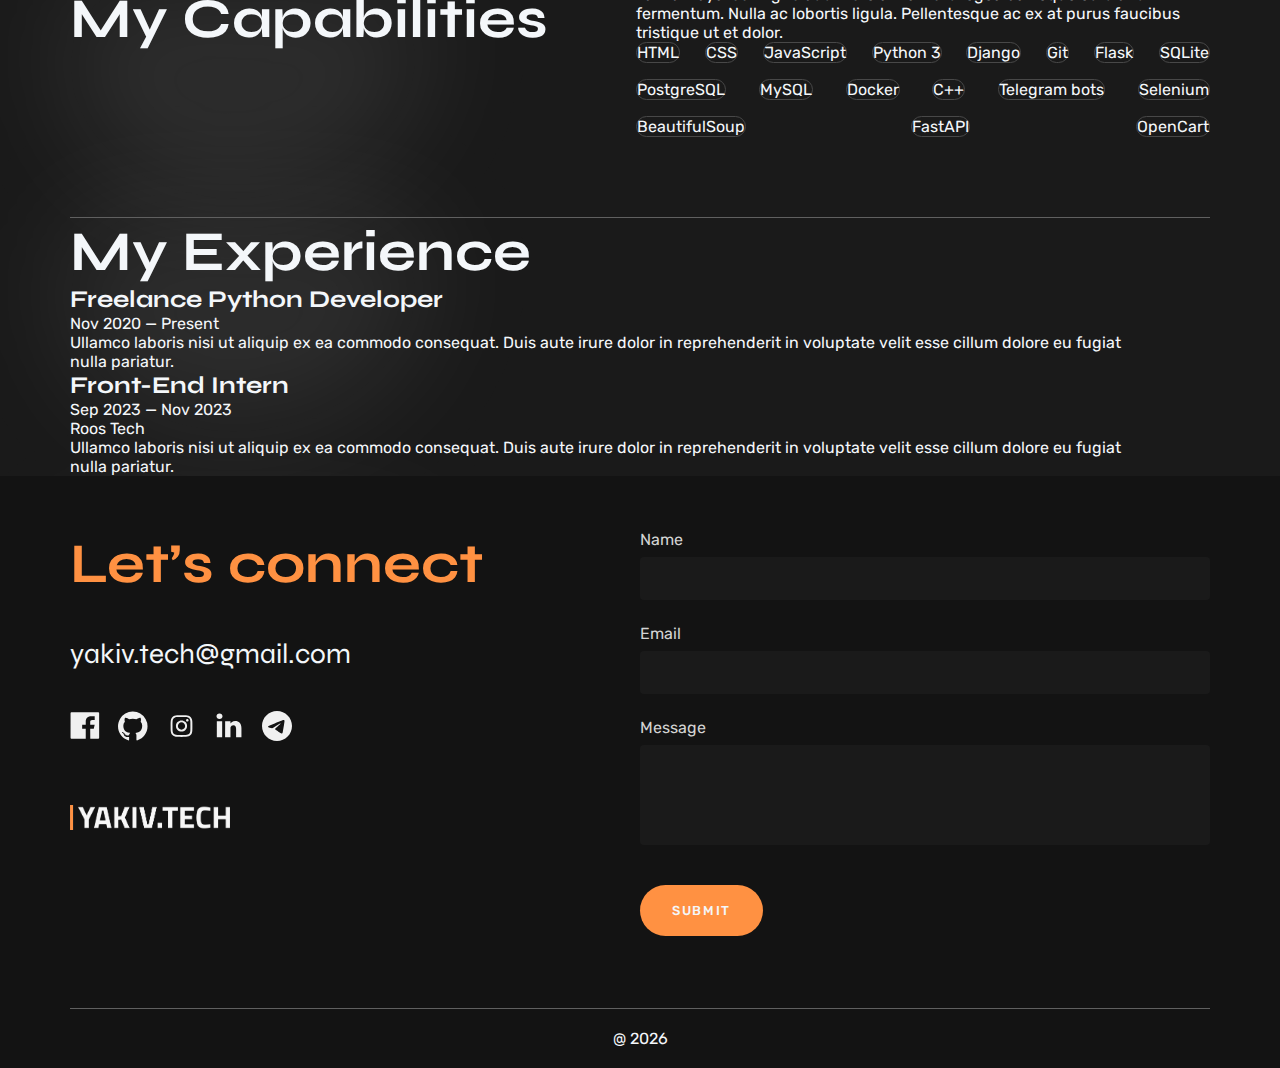
==== commit 4a57f409: "update" ====
--- a/aboutme.html
+++ b/aboutme.html
@@ -79,7 +79,7 @@
     </section>
     <section class="experience">
       <div class="container">
-        <h2></h2>
+        <h2>My Experience</h2>
         <div class="jobs">
           <div class="job">
             <div class="title-sect">
--- a/base.css
+++ b/base.css
@@ -156,6 +156,10 @@
 @media screen and (max-width: 768px) {
   .container {
     max-width: 540px;
+  }
+
+  h2::before {
+    width: 17rem;
   }
 }
 
@@ -187,7 +191,7 @@
   text-transform: uppercase;
   padding: 20px 26px 20px 35px;
   transition: all 0.2s ease-in-out;
-  border-radius: 32.5px;
+  border-radius: 32px;
 }
 
 .btn img {
@@ -384,7 +388,7 @@
 
 .title-section {
   padding-top: 140px;
-  padding-bottom: 60px;
+  padding-bottom: 100px;
   overflow-x: hidden;
 }
 
@@ -405,7 +409,7 @@
 @media screen and (max-width: 768px) {
   .title-section {
     padding-top: 80px;
-    padding-bottom: 30px;
+    padding-bottom: 50px;
   }
 
   .title-section .container {
--- a/aboutme.css
+++ b/aboutme.css
@@ -1,3 +1,5 @@
+/* short-desc */
+
 .short-desc {
     margin-bottom: 100px;
 }
@@ -6,19 +8,18 @@
     display: flex;
     justify-content: space-evenly;
     column-gap: 36px;
-    margin-bottom: 80px;
+    margin-bottom: 100px;
 }
 
 .short-desc .subdesc .text {
     flex: 1 1 52%;
-    margin-bottom: 100px;
 }
 
 .short-desc .subdesc h2 {
     flex: 1 1 48%;
 }
 
-.short-desc .text p {
+.short-desc .subdesc .text p {
     color: #A8A8A8;
     font-size: 16px;
     line-height: 155%;
@@ -31,22 +32,62 @@
 }
 
 @media screen and (max-width: 768px) {
+    .short-desc .container {
+        display: flex;
+        flex-direction: column;
+        gap: 60px;
+    }
+
     .short-desc .subdesc {
+        order: 2;
         flex-direction: column;
+        text-align: center;
+        margin-bottom: 0;
+    }
+
+    .short-desc .profile-img {
+        order: 1;
     }
 
     .short-desc .subdesc .text {
         flex: 100%;
-
     }
 
     .short-desc .subdesc h2 {
         flex: 100%;
+        margin-bottom: 26px;
+    }
+
+    .short-desc .text p {
+        margin-bottom: 76px;
     }
 }
 
-@media screen and (max-width: 576px) {
-    .short-desc .short-desc {
-        text-align: center;
-    }
+/* capabilities */
+.capabilities .container {
+    display: flex;
+    justify-content: space-evenly;
+    column-gap: 36px;
+    padding-bottom: 80px;
+    border-bottom: 1px solid #606060;
+}
+
+.capabilities .container h2 {
+    flex: 1 1 48%;
+}
+
+.capabilities .container .text {
+    flex: 1 1 52%;
+}
+
+.capabilities .container .items {
+    display: inline-flex;
+    justify-content: space-between;
+    flex-wrap: wrap;
+    gap: 16px;
+}
+
+.capabilities .container .items li {
+    border: 1px solid #484848;
+    border-radius: 32px;
 }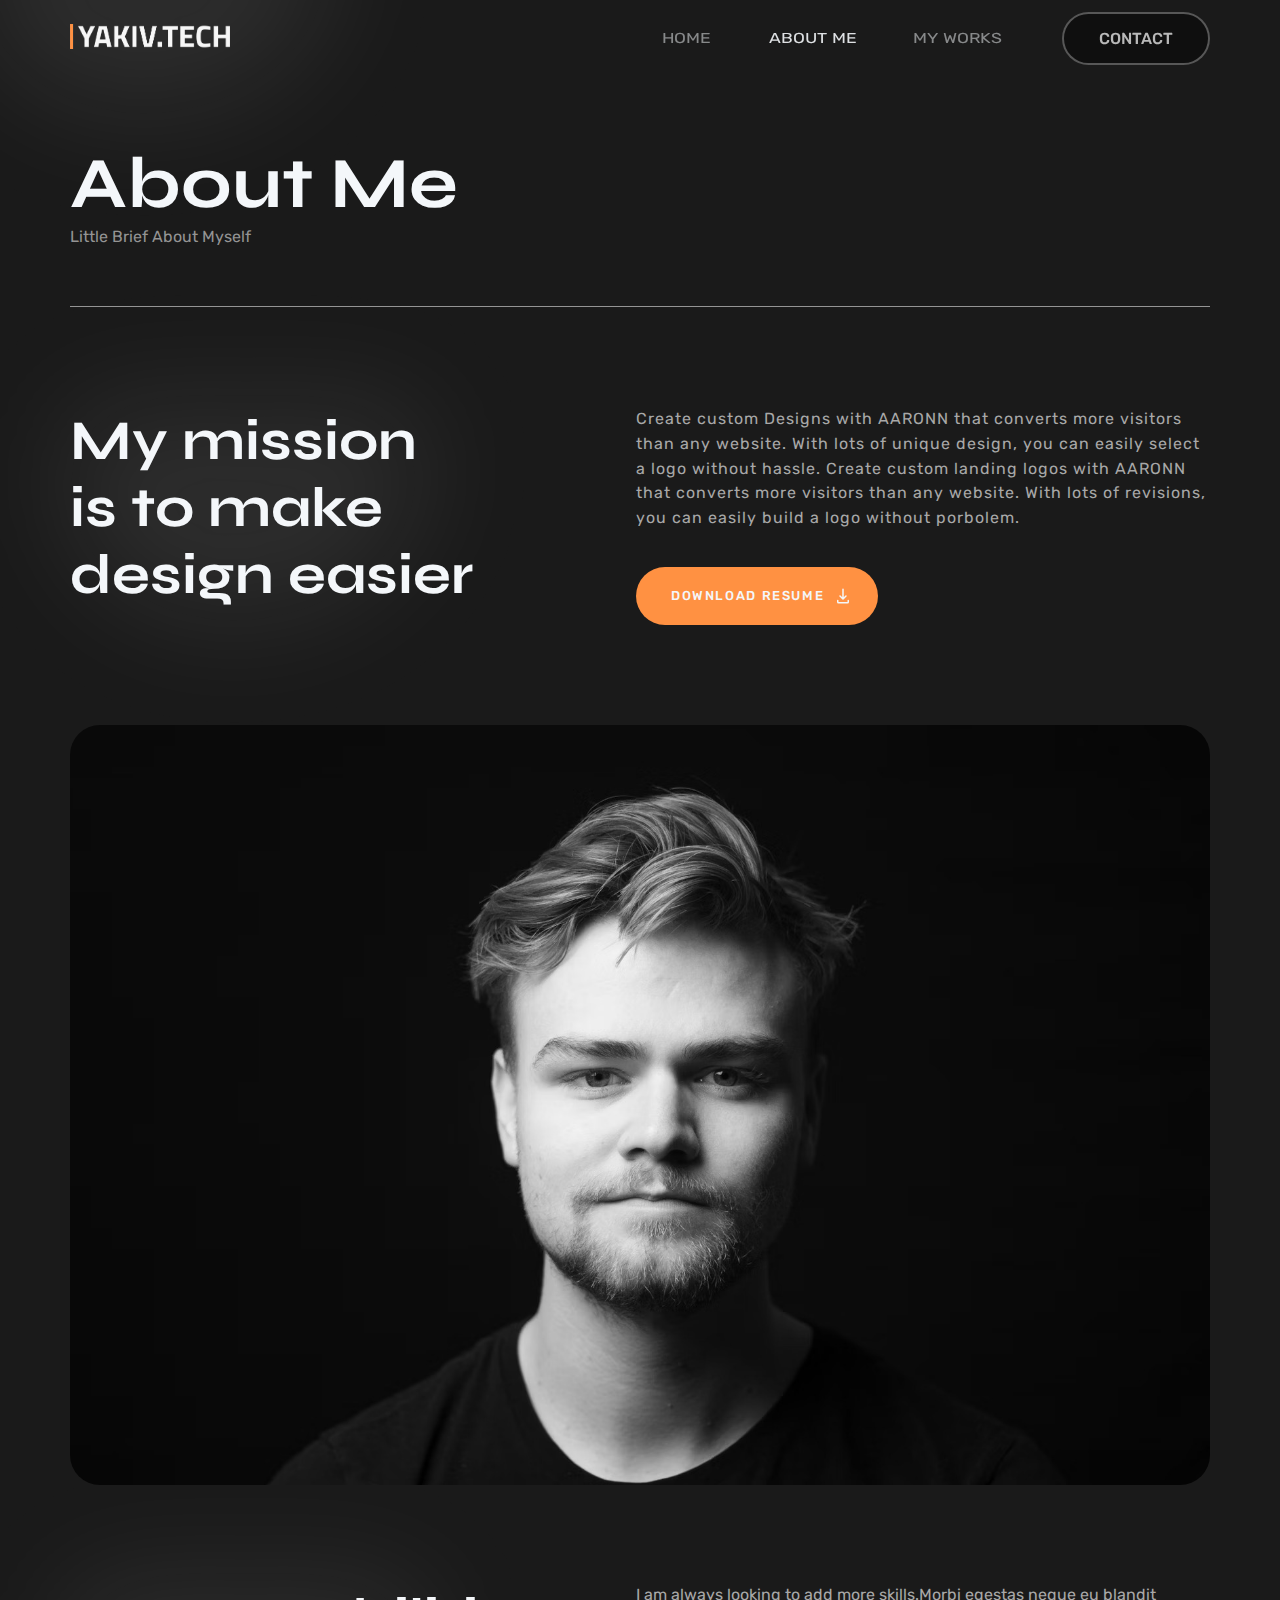
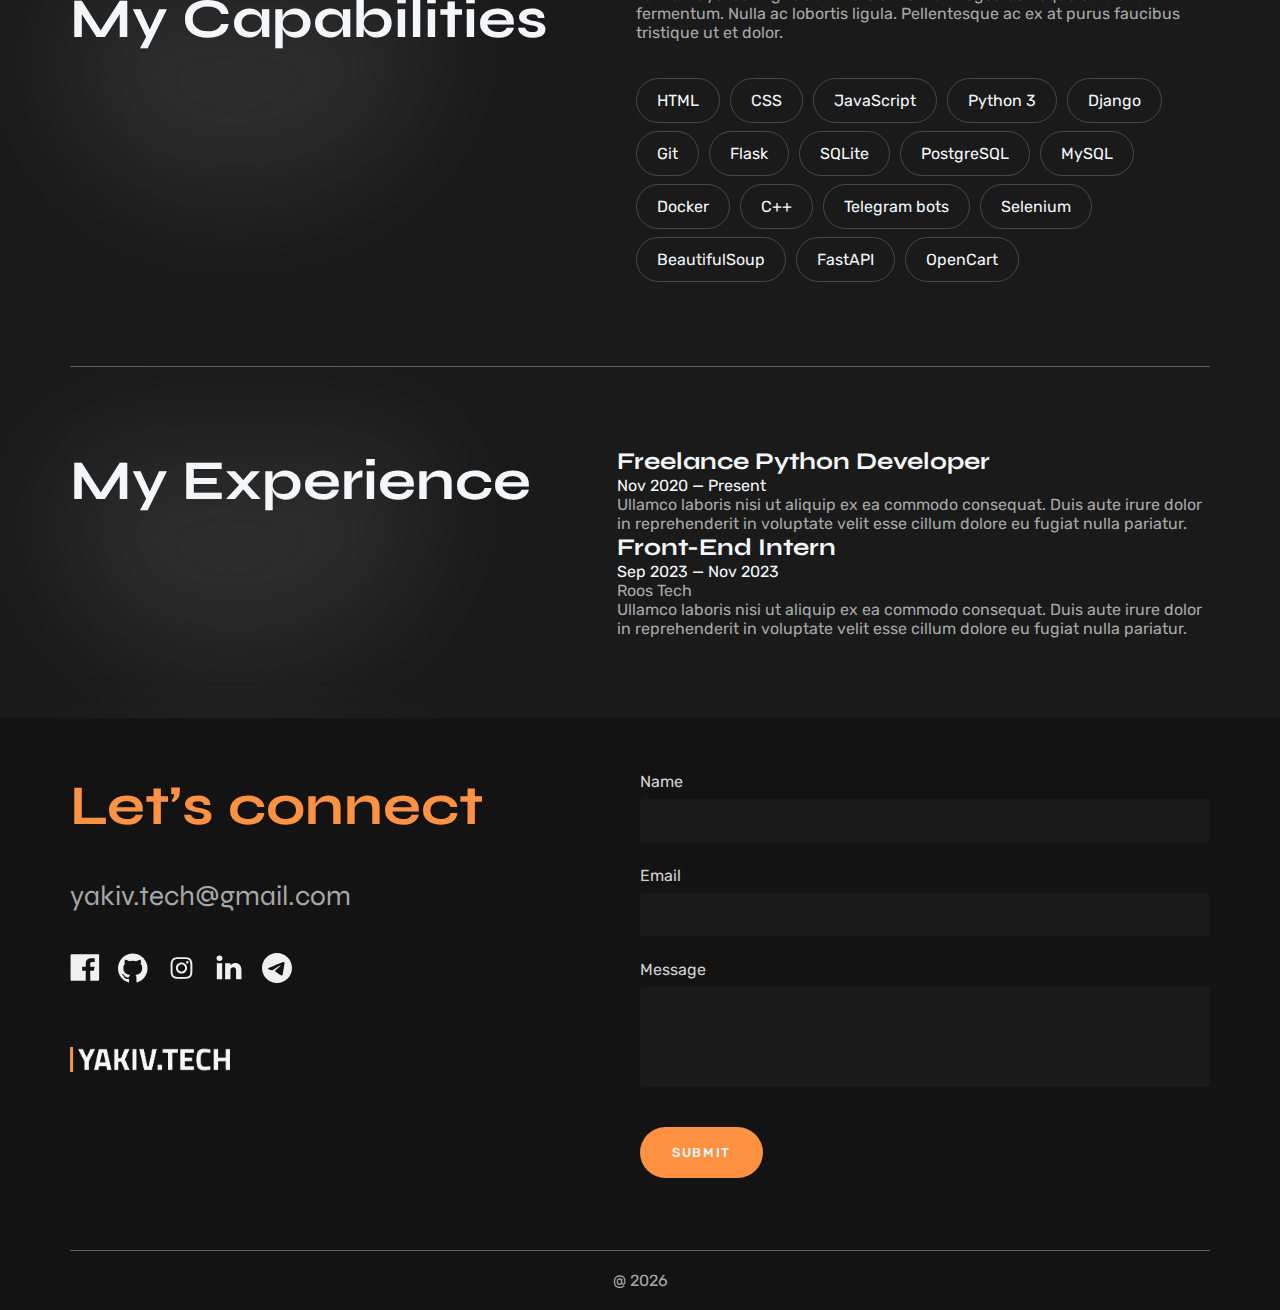
==== commit 59253ed8: "update" ====
--- a/aboutme.html
+++ b/aboutme.html
@@ -97,8 +97,10 @@
               <span>Sep 2023 — Nov 2023</span>
             </div>
             <p class="employer">Roos Tech</p>
-            <p>Ullamco laboris nisi ut aliquip ex ea commodo consequat. Duis aute irure dolor in reprehenderit in
-              voluptate velit esse cillum dolore eu fugiat nulla pariatur.</p>
+            <div class="desc-exp">
+              <p>Ullamco laboris nisi ut aliquip ex ea commodo consequat. Duis aute irure dolor in reprehenderit in
+                voluptate velit esse cillum dolore eu fugiat nulla pariatur.</p>
+            </div>
           </div>
         </div>
       </div>
--- a/base.css
+++ b/base.css
@@ -101,6 +101,10 @@
 
 body.no-scroll {
   overflow: hidden;
+}
+
+p {
+  color: #A8A8A8;
 }
 
 h1,
@@ -410,6 +414,7 @@
   .title-section {
     padding-top: 80px;
     padding-bottom: 50px;
+    text-align: center;
   }
 
   .title-section .container {
--- a/aboutme.css
+++ b/aboutme.css
@@ -39,14 +39,9 @@
     }
 
     .short-desc .subdesc {
-        order: 2;
         flex-direction: column;
         text-align: center;
         margin-bottom: 0;
-    }
-
-    .short-desc .profile-img {
-        order: 1;
     }
 
     .short-desc .subdesc .text {
@@ -64,10 +59,14 @@
 }
 
 /* capabilities */
+.capabilities {
+    margin-bottom: 80px;
+}
+
 .capabilities .container {
     display: flex;
     justify-content: space-evenly;
-    column-gap: 36px;
+    gap: 36px;
     padding-bottom: 80px;
     border-bottom: 1px solid #606060;
 }
@@ -80,14 +79,60 @@
     flex: 1 1 52%;
 }
 
-.capabilities .container .items {
-    display: inline-flex;
-    justify-content: space-between;
-    flex-wrap: wrap;
-    gap: 16px;
+.capabilities .container .text p {
+    margin-bottom: 32px;
 }
 
 .capabilities .container .items li {
+    display: inline-block;
     border: 1px solid #484848;
     border-radius: 32px;
+    padding: 12px 20px;
+    margin: 4px 6px 4px 0;
+}
+
+@media screen and (max-width: 768px) {
+    .capabilities .container {
+        flex-direction: column;
+        text-align: center;
+    }
+
+    .capabilities .container h2 {
+        flex: 100%;
+        margin-bottom: 26px;
+    }
+
+    .capabilities .container .text {
+        flex: 100%;
+    }
+}
+
+/* experience */
+.experience {
+    margin-bottom: 80px;
+}
+
+.experience .container {
+    display: flex;
+    justify-content: space-evenly;
+}
+
+.experience .container h2 {
+    flex: 1 1 48%;
+}
+
+.experience .container .jobs {
+    flex: 1 1 52%;
+}
+
+.experience .container .jobs .job .title-sect {
+    
+}
+
+.experience .container .jobs .job .desc-exp {
+
+}
+
+.experience .container .jobs .job .employer {
+
 }